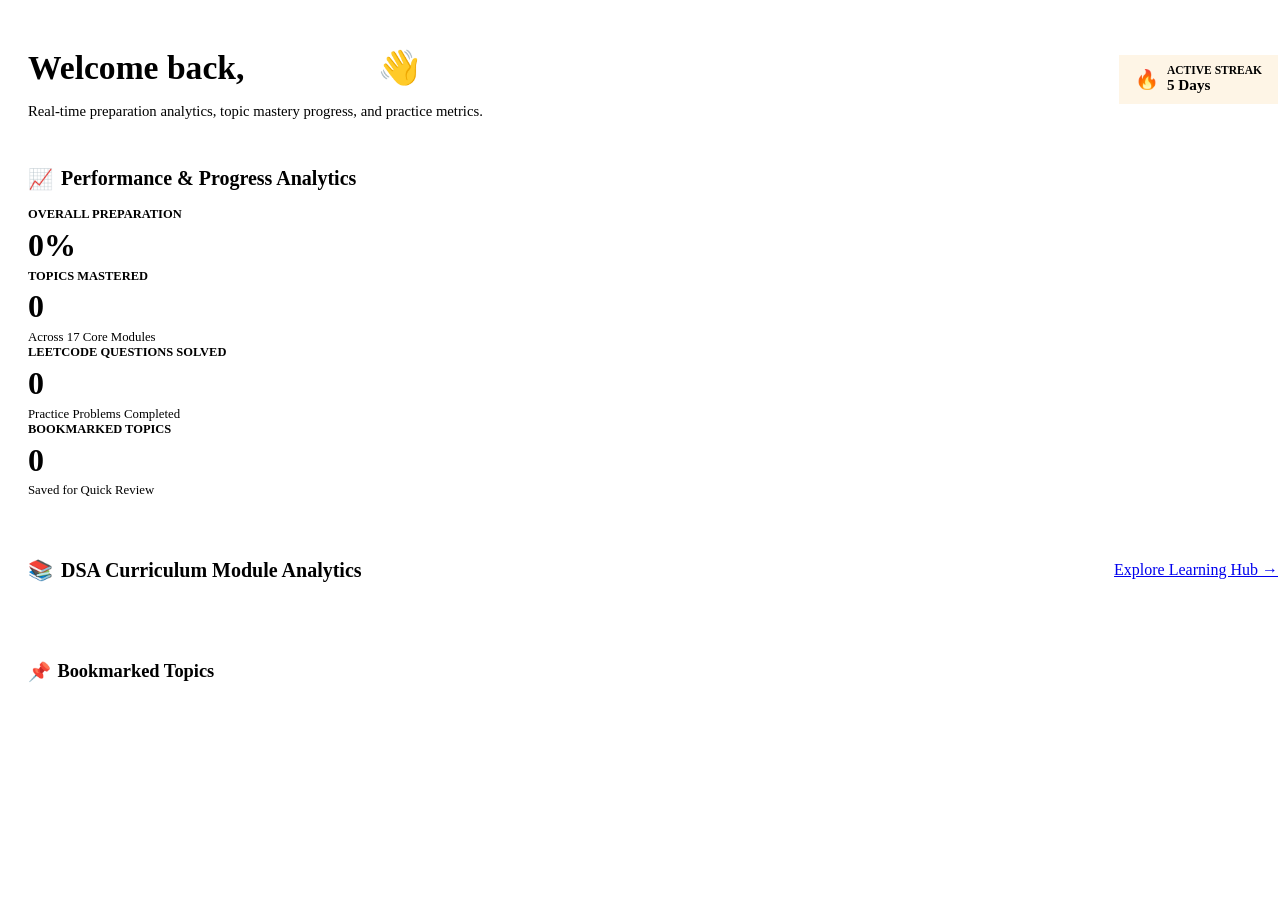
==== frontend/dashboard.html @ 7ca9ee47 "fix: fetch personal notes and solved questions directly from Supabase DB on load for online/offline " ====
<!DOCTYPE html>
<html lang="en">
<head>
    <meta charset="UTF-8">
    <meta name="viewport" content="width=device-width, initial-scale=1.0">
    <title>Dashboard - PrepFlow AI</title>
    <link rel="stylesheet" href="/static/css/main.css?v=2.1">
    <link href="https://fonts.googleapis.com/css2?family=Inter:wght@400;500;600;700;800&family=JetBrains+Mono:wght@400;600&display=swap" rel="stylesheet">
</head>
<body>
    <div id="header-container"></div>

    <main style="max-width:1250px; margin:1.5rem auto; padding:0 1.25rem; flex:1; width:100%;">
        <!-- Welcome Banner -->
        <div style="display:flex; justify-content:space-between; align-items:center; flex-wrap:wrap; margin-bottom:1.5rem; gap:1rem;">
            <div style="min-width:0; flex:1;">
                <h1 style="font-size:clamp(1.35rem, 4.5vw, 2.1rem); font-weight:800; line-height:1.25; margin-bottom:0.35rem; word-break:break-word;">
                    Welcome back, <span id="userNameWelcome" style="background:linear-gradient(135deg, var(--accent-blue), var(--accent-purple)); -webkit-background-clip:text; -webkit-text-fill-color:transparent;">Learner</span> 👋
                </h1>
                <p style="color:var(--text-secondary); font-size:0.92rem; word-break:break-word;">Real-time preparation analytics, topic mastery progress, and practice metrics.</p>
            </div>
            <div style="display:flex; gap:0.75rem; align-items:center;">
                <div class="card" style="padding:0.6rem 1rem; display:flex; align-items:center; gap:0.5rem; background:rgba(245,158,11,0.1); border-color:var(--accent-amber);">
                    <span style="font-size:1.2rem;">🔥</span>
                    <div>
                        <div style="font-size:0.72rem; color:var(--text-muted); font-weight:700;">ACTIVE STREAK</div>
                        <div style="font-size:0.95rem; font-weight:800; color:var(--accent-amber);" id="streakDaysText">5 Days</div>
                    </div>
                </div>
            </div>
        </div>

        <!-- Resume Learning Point -->
        <div id="resumeLearningContainer" style="margin-bottom:2rem;"></div>

        <!-- Preparation & Performance Analytics Overview -->
        <h3 style="font-size:1.25rem; font-weight:800; margin-bottom:1rem; display:flex; align-items:center; gap:0.5rem;">
            <span>📈</span>
            <span>Performance & Progress Analytics</span>
        </h3>
        <div class="grid-4" style="margin-bottom:2.5rem;">
            <div class="card">
                <div style="font-size:0.78rem; font-weight:700; color:var(--text-muted);">OVERALL PREPARATION</div>
                <div style="font-size:2rem; font-weight:800; color:var(--accent-blue); margin:0.3rem 0;" id="overallProgressText">0%</div>
                <div class="progress-bar-bg">
                    <div class="progress-bar-fill" id="overallProgressBar" style="width: 0%;"></div>
                </div>
            </div>
            <div class="card">
                <div style="font-size:0.78rem; font-weight:700; color:var(--text-muted);">TOPICS MASTERED</div>
                <div style="font-size:2rem; font-weight:800; color:var(--accent-emerald); margin:0.3rem 0;" id="completedTopicsCountText">0</div>
                <div style="font-size:0.8rem; color:var(--text-secondary);" id="totalTopicsMetaText">Across 17 Core Modules</div>
            </div>
            <div class="card">
                <div style="font-size:0.78rem; font-weight:700; color:var(--text-muted);">LEETCODE QUESTIONS SOLVED</div>
                <div style="font-size:2rem; font-weight:800; color:var(--accent-amber); margin:0.3rem 0;" id="solvedQuestionsCountText">0</div>
                <div style="font-size:0.8rem; color:var(--text-secondary);">Practice Problems Completed</div>
            </div>
            <div class="card">
                <div style="font-size:0.78rem; font-weight:700; color:var(--text-muted);">BOOKMARKED TOPICS</div>
                <div style="font-size:2rem; font-weight:800; color:var(--accent-rose); margin:0.3rem 0;" id="revisionCountText">0</div>
                <div style="font-size:0.8rem; color:var(--text-secondary);">Saved for Quick Review</div>
            </div>
        </div>

        <!-- Detailed Module & Category Progress Breakdown -->
        <div style="display:flex; justify-content:space-between; align-items:center; margin-bottom:1rem; flex-wrap:wrap; gap:0.5rem;">
            <h3 style="font-size:1.25rem; font-weight:800; display:flex; align-items:center; gap:0.5rem;">
                <span>📚</span>
                <span>DSA Curriculum Module Analytics</span>
            </h3>
            <a href="/learn.html" class="btn btn-sm btn-outline">Explore Learning Hub →</a>
        </div>
        <div class="grid-3" id="categoryProgressGrid" style="margin-bottom:2.5rem;"></div>

        <!-- Bookmarked Topics Section -->
        <div class="card" style="margin-bottom:2rem;">
            <div style="display:flex; justify-content:space-between; align-items:center; margin-bottom:1rem; flex-wrap:wrap; gap:0.5rem;">
                <h3 style="font-size:1.15rem; font-weight:700; color:var(--accent-rose); display:flex; align-items:center; gap:0.4rem;">
                    <span>📌</span>
                    <span>Bookmarked Topics</span>
                </h3>
            </div>
            <div id="weakTopicsList"></div>
        </div>
    </main>

    <script src="/static/js/api.js?v=2.6"></script>
    <script src="/static/js/auth.js?v=2.6"></script>
    <script src="/static/js/navbar.js?v=2.6"></script>
    <script src="/static/js/topics-data.js?v=2.6"></script>
    <script src="/static/js/dashboard.js?v=2.6"></script>
</body>
</html>
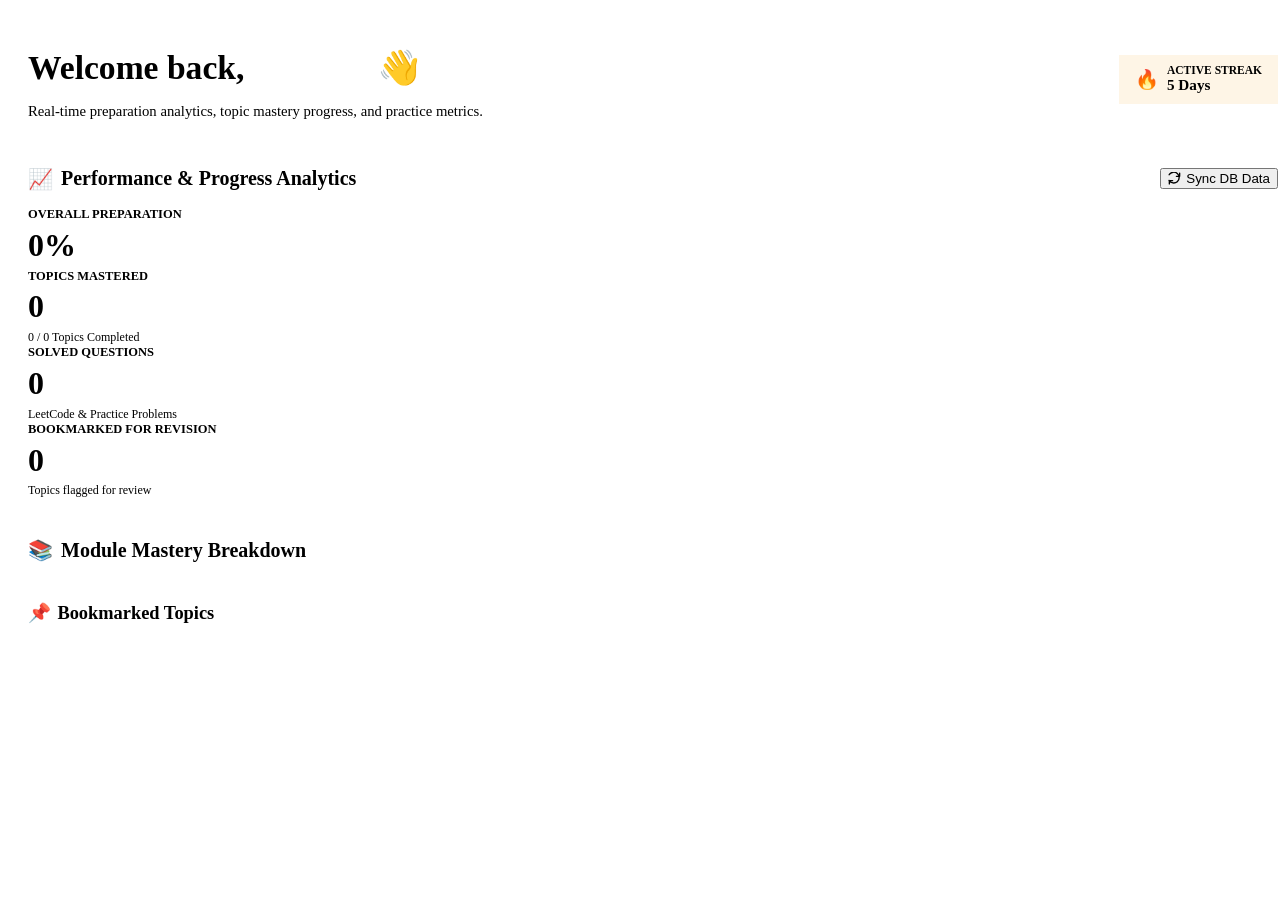
==== commit a0fb3061: "feat: add section-specific DB sync buttons with smooth spinner and toasts across Learning Hub and Da" ====
--- a/frontend/dashboard.html
+++ b/frontend/dashboard.html
@@ -34,10 +34,16 @@
         <div id="resumeLearningContainer" style="margin-bottom:2rem;"></div>
 
         <!-- Preparation & Performance Analytics Overview -->
-        <h3 style="font-size:1.25rem; font-weight:800; margin-bottom:1rem; display:flex; align-items:center; gap:0.5rem;">
-            <span>📈</span>
-            <span>Performance & Progress Analytics</span>
-        </h3>
+        <div style="display:flex; justify-content:space-between; align-items:center; margin-bottom:1rem; flex-wrap:wrap; gap:0.5rem;">
+            <h3 style="font-size:1.25rem; font-weight:800; display:flex; align-items:center; gap:0.5rem; margin:0;">
+                <span>📈</span>
+                <span>Performance & Progress Analytics</span>
+            </h3>
+            <button onclick="refreshDashboardDataSync()" class="btn btn-sm btn-outline" id="refreshDashboardBtn" title="Sync dashboard metrics with DB" style="display:flex; align-items:center; gap:0.35rem;">
+                <svg id="refreshDashboardSpinner" width="13" height="13" viewBox="0 0 24 24" fill="none" stroke="currentColor" stroke-width="2.5" stroke-linecap="round" stroke-linejoin="round"><path d="M21.5 2v6h-6M2.13 15.57a10 10 0 1 0 0-10.57L2.1 5"/><path d="M2.5 22v-6h6"/></svg>
+                <span>Sync DB Data</span>
+            </button>
+        </div>
         <div class="grid-4" style="margin-bottom:2.5rem;">
             <div class="card">
                 <div style="font-size:0.78rem; font-weight:700; color:var(--text-muted);">OVERALL PREPARATION</div>
@@ -48,35 +54,32 @@
             </div>
             <div class="card">
                 <div style="font-size:0.78rem; font-weight:700; color:var(--text-muted);">TOPICS MASTERED</div>
-                <div style="font-size:2rem; font-weight:800; color:var(--accent-emerald); margin:0.3rem 0;" id="completedTopicsCountText">0</div>
-                <div style="font-size:0.8rem; color:var(--text-secondary);" id="totalTopicsMetaText">Across 17 Core Modules</div>
+                <div style="font-size:2rem; font-weight:800; color:var(--accent-green); margin:0.3rem 0;" id="completedTopicsCountText">0</div>
+                <div style="font-size:0.75rem; color:var(--text-muted);" id="totalTopicsMetaText">0 / 0 Topics Completed</div>
             </div>
             <div class="card">
-                <div style="font-size:0.78rem; font-weight:700; color:var(--text-muted);">LEETCODE QUESTIONS SOLVED</div>
-                <div style="font-size:2rem; font-weight:800; color:var(--accent-amber); margin:0.3rem 0;" id="solvedQuestionsCountText">0</div>
-                <div style="font-size:0.8rem; color:var(--text-secondary);">Practice Problems Completed</div>
+                <div style="font-size:0.78rem; font-weight:700; color:var(--text-muted);">SOLVED QUESTIONS</div>
+                <div style="font-size:2rem; font-weight:800; color:var(--accent-purple); margin:0.3rem 0;" id="solvedQuestionsCountText">0</div>
+                <div style="font-size:0.75rem; color:var(--text-muted);">LeetCode & Practice Problems</div>
             </div>
             <div class="card">
-                <div style="font-size:0.78rem; font-weight:700; color:var(--text-muted);">BOOKMARKED TOPICS</div>
+                <div style="font-size:0.78rem; font-weight:700; color:var(--text-muted);">BOOKMARKED FOR REVISION</div>
                 <div style="font-size:2rem; font-weight:800; color:var(--accent-rose); margin:0.3rem 0;" id="revisionCountText">0</div>
-                <div style="font-size:0.8rem; color:var(--text-secondary);">Saved for Quick Review</div>
+                <div style="font-size:0.75rem; color:var(--text-muted);">Topics flagged for review</div>
             </div>
         </div>
 
-        <!-- Detailed Module & Category Progress Breakdown -->
-        <div style="display:flex; justify-content:space-between; align-items:center; margin-bottom:1rem; flex-wrap:wrap; gap:0.5rem;">
-            <h3 style="font-size:1.25rem; font-weight:800; display:flex; align-items:center; gap:0.5rem;">
-                <span>📚</span>
-                <span>DSA Curriculum Module Analytics</span>
-            </h3>
-            <a href="/learn.html" class="btn btn-sm btn-outline">Explore Learning Hub →</a>
-        </div>
-        <div class="grid-3" id="categoryProgressGrid" style="margin-bottom:2.5rem;"></div>
+        <!-- Module Progress Breakdown -->
+        <h3 style="font-size:1.25rem; font-weight:800; margin-bottom:1rem; display:flex; align-items:center; gap:0.5rem;">
+            <span>📚</span>
+            <span>Module Mastery Breakdown</span>
+        </h3>
+        <div class="grid-2" style="margin-bottom:2.5rem;" id="moduleAnalyticsList"></div>
 
         <!-- Bookmarked Topics Section -->
         <div class="card" style="margin-bottom:2rem;">
             <div style="display:flex; justify-content:space-between; align-items:center; margin-bottom:1rem; flex-wrap:wrap; gap:0.5rem;">
-                <h3 style="font-size:1.15rem; font-weight:700; color:var(--accent-rose); display:flex; align-items:center; gap:0.4rem;">
+                <h3 style="font-size:1.15rem; font-weight:700; color:var(--accent-rose); display:flex; align-items:center; gap:0.4rem; margin:0;">
                     <span>📌</span>
                     <span>Bookmarked Topics</span>
                 </h3>
@@ -85,10 +88,10 @@
         </div>
     </main>
 
-    <script src="/static/js/api.js?v=2.6"></script>
-    <script src="/static/js/auth.js?v=2.6"></script>
-    <script src="/static/js/navbar.js?v=2.6"></script>
-    <script src="/static/js/topics-data.js?v=2.6"></script>
-    <script src="/static/js/dashboard.js?v=2.6"></script>
+    <script src="/static/js/api.js?v=2.7"></script>
+    <script src="/static/js/auth.js?v=2.7"></script>
+    <script src="/static/js/navbar.js?v=2.7"></script>
+    <script src="/static/js/topics-data.js?v=2.7"></script>
+    <script src="/static/js/dashboard.js?v=2.7"></script>
 </body>
 </html>
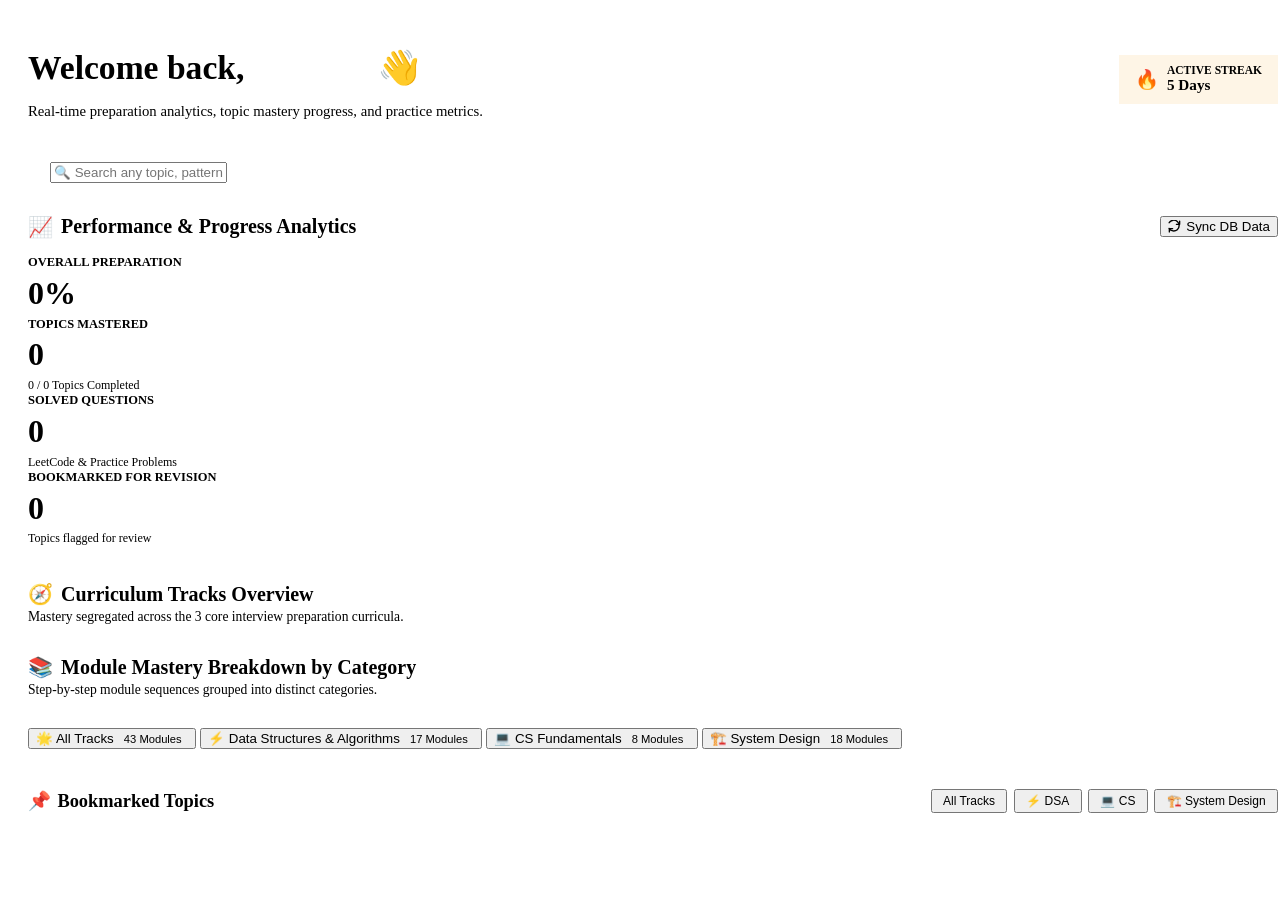
==== commit c10860c3: "feat: add universal responsive search, curriculum tracks categorization, and sidebar active hierarch" ====
--- a/frontend/dashboard.html
+++ b/frontend/dashboard.html
@@ -4,7 +4,7 @@
     <meta charset="UTF-8">
     <meta name="viewport" content="width=device-width, initial-scale=1.0">
     <title>Dashboard - PrepFlow AI</title>
-    <link rel="stylesheet" href="/static/css/main.css?v=2.1">
+    <link rel="stylesheet" href="/static/css/main.css?v=2.4">
     <link href="https://fonts.googleapis.com/css2?family=Inter:wght@400;500;600;700;800&family=JetBrains+Mono:wght@400;600&display=swap" rel="stylesheet">
 </head>
 <body>
@@ -30,6 +30,27 @@
             </div>
         </div>
 
+        <!-- Interactive Quick Topic Search Bar -->
+        <div id="dashboardSearchContainer" style="margin-bottom:2rem; position:relative;">
+            <div class="dashboard-search-wrapper">
+                <svg width="18" height="18" viewBox="0 0 24 24" fill="none" stroke="var(--accent-blue)" stroke-width="2.5" stroke-linecap="round" stroke-linejoin="round" style="flex-shrink:0;">
+                    <circle cx="11" cy="11" r="8"></circle>
+                    <line x1="21" y1="21" x2="16.65" y2="16.65"></line>
+                </svg>
+                <input type="text" 
+                       id="dashboardSearchInput" 
+                       class="dashboard-search-input" 
+                       placeholder="🔍 Search any topic, pattern, or algorithm (e.g. Binary Search, OOP, Cache, Sharding)..." 
+                       autocomplete="off"
+                       spellcheck="false">
+                <button id="clearDashboardSearchBtn" class="search-modal-close-btn" style="display:none; width:24px; height:24px; font-size:0.75rem;" title="Clear Search">
+                    ✕
+                </button>
+            </div>
+            <!-- Live Results Dropdown -->
+            <div class="dashboard-search-dropdown" id="dashboardSearchDropdown"></div>
+        </div>
+
         <!-- Resume Learning Point -->
         <div id="resumeLearningContainer" style="margin-bottom:2rem;"></div>
 
@@ -44,7 +65,7 @@
                 <span>Sync DB Data</span>
             </button>
         </div>
-        <div class="grid-4" style="margin-bottom:2.5rem;">
+        <div class="grid-4" style="margin-bottom:2.25rem;">
             <div class="card">
                 <div style="font-size:0.78rem; font-weight:700; color:var(--text-muted);">OVERALL PREPARATION</div>
                 <div style="font-size:2rem; font-weight:800; color:var(--accent-blue); margin:0.3rem 0;" id="overallProgressText">0%</div>
@@ -69,12 +90,51 @@
             </div>
         </div>
 
-        <!-- Module Progress Breakdown -->
-        <h3 style="font-size:1.25rem; font-weight:800; margin-bottom:1rem; display:flex; align-items:center; gap:0.5rem;">
-            <span>📚</span>
-            <span>Module Mastery Breakdown</span>
-        </h3>
-        <div class="grid-2" style="margin-bottom:2.5rem;" id="moduleAnalyticsList"></div>
+        <!-- Curriculum Tracks (The 3 Core Categories) -->
+        <div style="display:flex; justify-content:space-between; align-items:center; margin-bottom:1rem; flex-wrap:wrap; gap:0.5rem;">
+            <div>
+                <h3 style="font-size:1.25rem; font-weight:800; display:flex; align-items:center; gap:0.5rem; margin:0;">
+                    <span>🧭</span>
+                    <span>Curriculum Tracks Overview</span>
+                </h3>
+                <p style="font-size:0.85rem; color:var(--text-secondary); margin-top:0.2rem;">Mastery segregated across the 3 core interview preparation curricula.</p>
+            </div>
+        </div>
+        <div class="category-tracks-grid" id="categoryTracksContainer"></div>
+
+        <!-- Module Mastery Breakdown (Categorized by Track) -->
+        <div style="display:flex; justify-content:space-between; align-items:center; margin-bottom:1rem; flex-wrap:wrap; gap:0.75rem;">
+            <div>
+                <h3 style="font-size:1.25rem; font-weight:800; display:flex; align-items:center; gap:0.5rem; margin:0;">
+                    <span>📚</span>
+                    <span>Module Mastery Breakdown by Category</span>
+                </h3>
+                <p style="font-size:0.85rem; color:var(--text-secondary); margin-top:0.2rem;">Step-by-step module sequences grouped into distinct categories.</p>
+            </div>
+        </div>
+
+        <!-- Category Filter Tabs -->
+        <div class="category-filter-tabs" id="categoryFilterTabs">
+            <button class="category-filter-tab active" onclick="switchCategoryFilter('all')" id="tab-all">
+                <span>🌟 All Tracks</span>
+                <span class="badge badge-secondary" id="count-badge-all" style="font-size:0.7rem; padding:0.1rem 0.4rem;">43 Modules</span>
+            </button>
+            <button class="category-filter-tab" onclick="switchCategoryFilter('cat-dsa')" id="tab-cat-dsa">
+                <span>⚡ Data Structures & Algorithms</span>
+                <span class="badge badge-easy" id="count-badge-dsa" style="font-size:0.7rem; padding:0.1rem 0.4rem;">17 Modules</span>
+            </button>
+            <button class="category-filter-tab" onclick="switchCategoryFilter('cat-cs-fundamentals')" id="tab-cat-cs-fundamentals">
+                <span>💻 CS Fundamentals</span>
+                <span class="badge badge-medium" id="count-badge-cs" style="font-size:0.7rem; padding:0.1rem 0.4rem;">8 Modules</span>
+            </button>
+            <button class="category-filter-tab" onclick="switchCategoryFilter('cat-system-design')" id="tab-cat-system-design">
+                <span>🏗️ System Design</span>
+                <span class="badge badge-hard" id="count-badge-sd" style="font-size:0.7rem; padding:0.1rem 0.4rem;">18 Modules</span>
+            </button>
+        </div>
+
+        <!-- Categorized Module Sections Container -->
+        <div id="moduleAnalyticsContainer" style="margin-bottom:2.5rem;"></div>
 
         <!-- Bookmarked Topics Section -->
         <div class="card" style="margin-bottom:2rem;">
@@ -83,15 +143,22 @@
                     <span>📌</span>
                     <span>Bookmarked Topics</span>
                 </h3>
+                <div style="display:flex; gap:0.4rem; flex-wrap:wrap;" id="bookmarkFilterTabs">
+                    <button class="btn btn-sm btn-outline active-filter-bm" style="font-size:0.75rem; padding:0.2rem 0.65rem;" onclick="filterBookmarks('all')" id="bm-tab-all">All Tracks</button>
+                    <button class="btn btn-sm btn-outline" style="font-size:0.75rem; padding:0.2rem 0.65rem;" onclick="filterBookmarks('cat-dsa')" id="bm-tab-dsa">⚡ DSA</button>
+                    <button class="btn btn-sm btn-outline" style="font-size:0.75rem; padding:0.2rem 0.65rem;" onclick="filterBookmarks('cat-cs-fundamentals')" id="bm-tab-cs">💻 CS</button>
+                    <button class="btn btn-sm btn-outline" style="font-size:0.75rem; padding:0.2rem 0.65rem;" onclick="filterBookmarks('cat-system-design')" id="bm-tab-sd">🏗️ System Design</button>
+                </div>
             </div>
             <div id="weakTopicsList"></div>
         </div>
     </main>
 
-    <script src="/static/js/api.js?v=2.7"></script>
-    <script src="/static/js/auth.js?v=2.7"></script>
-    <script src="/static/js/navbar.js?v=2.7"></script>
-    <script src="/static/js/topics-data.js?v=2.7"></script>
-    <script src="/static/js/dashboard.js?v=2.7"></script>
+    <script src="/static/js/api.js?v=3.0"></script>
+    <script src="/static/js/auth.js?v=3.0"></script>
+    <script src="/static/js/navbar.js?v=3.1"></script>
+    <script src="/static/js/topics-data.js?v=11.0"></script>
+    <script src="/static/js/search.js?v=1.1"></script>
+    <script src="/static/js/dashboard.js?v=3.4"></script>
 </body>
 </html>
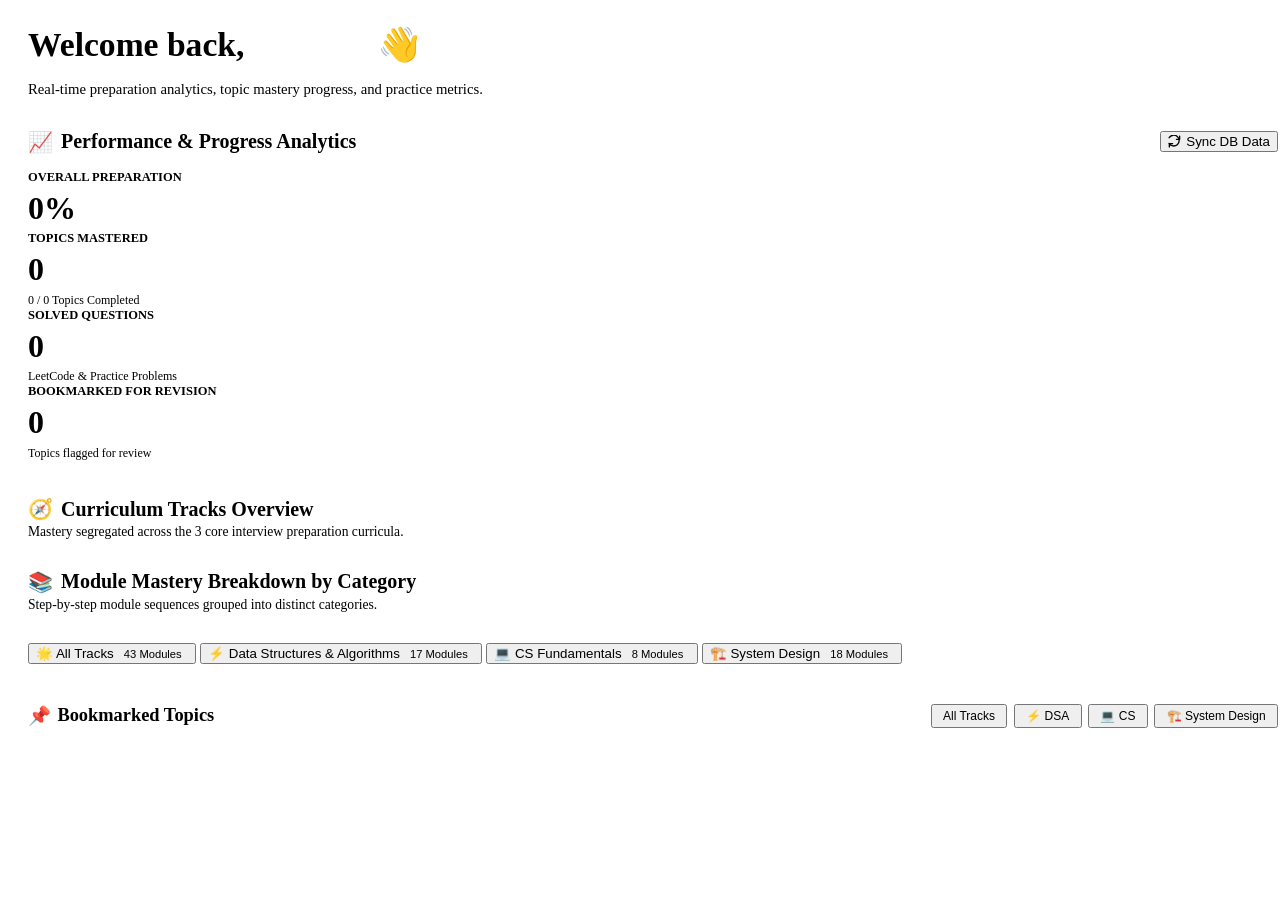
==== commit 0ebf6a2b: "feat(search): make topic search count dynamic and clean up dashboard header" ====
--- a/frontend/dashboard.html
+++ b/frontend/dashboard.html
@@ -1,115 +1,102 @@
 <!DOCTYPE html>
 <html lang="en">
+
 <head>
     <meta charset="UTF-8">
     <meta name="viewport" content="width=device-width, initial-scale=1.0">
     <title>Dashboard - PrepFlow AI</title>
     <link rel="stylesheet" href="/static/css/main.css?v=2.4">
-    <link href="https://fonts.googleapis.com/css2?family=Inter:wght@400;500;600;700;800&family=JetBrains+Mono:wght@400;600&display=swap" rel="stylesheet">
+    <link
+        href="https://fonts.googleapis.com/css2?family=Inter:wght@400;500;600;700;800&family=JetBrains+Mono:wght@400;600&display=swap"
+        rel="stylesheet">
 </head>
+
 <body>
     <div id="header-container"></div>
 
     <main style="max-width:1250px; margin:1.5rem auto; padding:0 1.25rem; flex:1; width:100%;">
         <!-- Welcome Banner -->
-        <div style="display:flex; justify-content:space-between; align-items:center; flex-wrap:wrap; margin-bottom:1.5rem; gap:1rem;">
-            <div style="min-width:0; flex:1;">
-                <h1 style="font-size:clamp(1.35rem, 4.5vw, 2.1rem); font-weight:800; line-height:1.25; margin-bottom:0.35rem; word-break:break-word;">
-                    Welcome back, <span id="userNameWelcome" style="background:linear-gradient(135deg, var(--accent-blue), var(--accent-purple)); -webkit-background-clip:text; -webkit-text-fill-color:transparent;">Learner</span> 👋
-                </h1>
-                <p style="color:var(--text-secondary); font-size:0.92rem; word-break:break-word;">Real-time preparation analytics, topic mastery progress, and practice metrics.</p>
-            </div>
-            <div style="display:flex; gap:0.75rem; align-items:center;">
-                <div class="card" style="padding:0.6rem 1rem; display:flex; align-items:center; gap:0.5rem; background:rgba(245,158,11,0.1); border-color:var(--accent-amber);">
-                    <span style="font-size:1.2rem;">🔥</span>
-                    <div>
-                        <div style="font-size:0.72rem; color:var(--text-muted); font-weight:700;">ACTIVE STREAK</div>
-                        <div style="font-size:0.95rem; font-weight:800; color:var(--accent-amber);" id="streakDaysText">5 Days</div>
-                    </div>
-                </div>
-            </div>
-        </div>
-
-        <!-- Interactive Quick Topic Search Bar -->
-        <div id="dashboardSearchContainer" style="margin-bottom:2rem; position:relative;">
-            <div class="dashboard-search-wrapper">
-                <svg width="18" height="18" viewBox="0 0 24 24" fill="none" stroke="var(--accent-blue)" stroke-width="2.5" stroke-linecap="round" stroke-linejoin="round" style="flex-shrink:0;">
-                    <circle cx="11" cy="11" r="8"></circle>
-                    <line x1="21" y1="21" x2="16.65" y2="16.65"></line>
-                </svg>
-                <input type="text" 
-                       id="dashboardSearchInput" 
-                       class="dashboard-search-input" 
-                       placeholder="🔍 Search any topic, pattern, or algorithm (e.g. Binary Search, OOP, Cache, Sharding)..." 
-                       autocomplete="off"
-                       spellcheck="false">
-                <button id="clearDashboardSearchBtn" class="search-modal-close-btn" style="display:none; width:24px; height:24px; font-size:0.75rem;" title="Clear Search">
-                    ✕
-                </button>
-            </div>
-            <!-- Live Results Dropdown -->
-            <div class="dashboard-search-dropdown" id="dashboardSearchDropdown"></div>
+        <div style="margin-bottom:1.75rem;">
+            <h1 style="font-size:clamp(1.35rem, 4.5vw, 2.1rem); font-weight:800; line-height:1.25; margin-bottom:0.35rem; word-break:break-word;">
+                Welcome back, <span id="userNameWelcome" style="background:linear-gradient(135deg, var(--accent-blue), var(--accent-purple)); -webkit-background-clip:text; -webkit-text-fill-color:transparent;">Learner</span> 👋
+            </h1>
+            <p style="color:var(--text-secondary); font-size:0.92rem; word-break:break-word;">Real-time preparation analytics, topic mastery progress, and practice metrics.</p>
         </div>
 
         <!-- Resume Learning Point -->
         <div id="resumeLearningContainer" style="margin-bottom:2rem;"></div>
 
         <!-- Preparation & Performance Analytics Overview -->
-        <div style="display:flex; justify-content:space-between; align-items:center; margin-bottom:1rem; flex-wrap:wrap; gap:0.5rem;">
+        <div
+            style="display:flex; justify-content:space-between; align-items:center; margin-bottom:1rem; flex-wrap:wrap; gap:0.5rem;">
             <h3 style="font-size:1.25rem; font-weight:800; display:flex; align-items:center; gap:0.5rem; margin:0;">
                 <span>📈</span>
                 <span>Performance & Progress Analytics</span>
             </h3>
-            <button onclick="refreshDashboardDataSync()" class="btn btn-sm btn-outline" id="refreshDashboardBtn" title="Sync dashboard metrics with DB" style="display:flex; align-items:center; gap:0.35rem;">
-                <svg id="refreshDashboardSpinner" width="13" height="13" viewBox="0 0 24 24" fill="none" stroke="currentColor" stroke-width="2.5" stroke-linecap="round" stroke-linejoin="round"><path d="M21.5 2v6h-6M2.13 15.57a10 10 0 1 0 0-10.57L2.1 5"/><path d="M2.5 22v-6h6"/></svg>
+            <button onclick="refreshDashboardDataSync()" class="btn btn-sm btn-outline" id="refreshDashboardBtn"
+                title="Sync dashboard metrics with DB" style="display:flex; align-items:center; gap:0.35rem;">
+                <svg id="refreshDashboardSpinner" width="13" height="13" viewBox="0 0 24 24" fill="none"
+                    stroke="currentColor" stroke-width="2.5" stroke-linecap="round" stroke-linejoin="round">
+                    <path d="M21.5 2v6h-6M2.13 15.57a10 10 0 1 0 0-10.57L2.1 5" />
+                    <path d="M2.5 22v-6h6" />
+                </svg>
                 <span>Sync DB Data</span>
             </button>
         </div>
         <div class="grid-4" style="margin-bottom:2.25rem;">
             <div class="card">
                 <div style="font-size:0.78rem; font-weight:700; color:var(--text-muted);">OVERALL PREPARATION</div>
-                <div style="font-size:2rem; font-weight:800; color:var(--accent-blue); margin:0.3rem 0;" id="overallProgressText">0%</div>
+                <div style="font-size:2rem; font-weight:800; color:var(--accent-blue); margin:0.3rem 0;"
+                    id="overallProgressText">0%</div>
                 <div class="progress-bar-bg">
                     <div class="progress-bar-fill" id="overallProgressBar" style="width: 0%;"></div>
                 </div>
             </div>
             <div class="card">
                 <div style="font-size:0.78rem; font-weight:700; color:var(--text-muted);">TOPICS MASTERED</div>
-                <div style="font-size:2rem; font-weight:800; color:var(--accent-green); margin:0.3rem 0;" id="completedTopicsCountText">0</div>
-                <div style="font-size:0.75rem; color:var(--text-muted);" id="totalTopicsMetaText">0 / 0 Topics Completed</div>
+                <div style="font-size:2rem; font-weight:800; color:var(--accent-green); margin:0.3rem 0;"
+                    id="completedTopicsCountText">0</div>
+                <div style="font-size:0.75rem; color:var(--text-muted);" id="totalTopicsMetaText">0 / 0 Topics Completed
+                </div>
             </div>
             <div class="card">
                 <div style="font-size:0.78rem; font-weight:700; color:var(--text-muted);">SOLVED QUESTIONS</div>
-                <div style="font-size:2rem; font-weight:800; color:var(--accent-purple); margin:0.3rem 0;" id="solvedQuestionsCountText">0</div>
+                <div style="font-size:2rem; font-weight:800; color:var(--accent-purple); margin:0.3rem 0;"
+                    id="solvedQuestionsCountText">0</div>
                 <div style="font-size:0.75rem; color:var(--text-muted);">LeetCode & Practice Problems</div>
             </div>
             <div class="card">
                 <div style="font-size:0.78rem; font-weight:700; color:var(--text-muted);">BOOKMARKED FOR REVISION</div>
-                <div style="font-size:2rem; font-weight:800; color:var(--accent-rose); margin:0.3rem 0;" id="revisionCountText">0</div>
+                <div style="font-size:2rem; font-weight:800; color:var(--accent-rose); margin:0.3rem 0;"
+                    id="revisionCountText">0</div>
                 <div style="font-size:0.75rem; color:var(--text-muted);">Topics flagged for review</div>
             </div>
         </div>
 
         <!-- Curriculum Tracks (The 3 Core Categories) -->
-        <div style="display:flex; justify-content:space-between; align-items:center; margin-bottom:1rem; flex-wrap:wrap; gap:0.5rem;">
+        <div
+            style="display:flex; justify-content:space-between; align-items:center; margin-bottom:1rem; flex-wrap:wrap; gap:0.5rem;">
             <div>
                 <h3 style="font-size:1.25rem; font-weight:800; display:flex; align-items:center; gap:0.5rem; margin:0;">
                     <span>🧭</span>
                     <span>Curriculum Tracks Overview</span>
                 </h3>
-                <p style="font-size:0.85rem; color:var(--text-secondary); margin-top:0.2rem;">Mastery segregated across the 3 core interview preparation curricula.</p>
+                <p style="font-size:0.85rem; color:var(--text-secondary); margin-top:0.2rem;">Mastery segregated across
+                    the 3 core interview preparation curricula.</p>
             </div>
         </div>
         <div class="category-tracks-grid" id="categoryTracksContainer"></div>
 
         <!-- Module Mastery Breakdown (Categorized by Track) -->
-        <div style="display:flex; justify-content:space-between; align-items:center; margin-bottom:1rem; flex-wrap:wrap; gap:0.75rem;">
+        <div
+            style="display:flex; justify-content:space-between; align-items:center; margin-bottom:1rem; flex-wrap:wrap; gap:0.75rem;">
             <div>
                 <h3 style="font-size:1.25rem; font-weight:800; display:flex; align-items:center; gap:0.5rem; margin:0;">
                     <span>📚</span>
                     <span>Module Mastery Breakdown by Category</span>
                 </h3>
-                <p style="font-size:0.85rem; color:var(--text-secondary); margin-top:0.2rem;">Step-by-step module sequences grouped into distinct categories.</p>
+                <p style="font-size:0.85rem; color:var(--text-secondary); margin-top:0.2rem;">Step-by-step module
+                    sequences grouped into distinct categories.</p>
             </div>
         </div>
 
@@ -117,19 +104,25 @@
         <div class="category-filter-tabs" id="categoryFilterTabs">
             <button class="category-filter-tab active" onclick="switchCategoryFilter('all')" id="tab-all">
                 <span>🌟 All Tracks</span>
-                <span class="badge badge-secondary" id="count-badge-all" style="font-size:0.7rem; padding:0.1rem 0.4rem;">43 Modules</span>
+                <span class="badge badge-secondary" id="count-badge-all"
+                    style="font-size:0.7rem; padding:0.1rem 0.4rem;">43 Modules</span>
             </button>
             <button class="category-filter-tab" onclick="switchCategoryFilter('cat-dsa')" id="tab-cat-dsa">
                 <span>⚡ Data Structures & Algorithms</span>
-                <span class="badge badge-easy" id="count-badge-dsa" style="font-size:0.7rem; padding:0.1rem 0.4rem;">17 Modules</span>
+                <span class="badge badge-easy" id="count-badge-dsa" style="font-size:0.7rem; padding:0.1rem 0.4rem;">17
+                    Modules</span>
             </button>
-            <button class="category-filter-tab" onclick="switchCategoryFilter('cat-cs-fundamentals')" id="tab-cat-cs-fundamentals">
+            <button class="category-filter-tab" onclick="switchCategoryFilter('cat-cs-fundamentals')"
+                id="tab-cat-cs-fundamentals">
                 <span>💻 CS Fundamentals</span>
-                <span class="badge badge-medium" id="count-badge-cs" style="font-size:0.7rem; padding:0.1rem 0.4rem;">8 Modules</span>
+                <span class="badge badge-medium" id="count-badge-cs" style="font-size:0.7rem; padding:0.1rem 0.4rem;">8
+                    Modules</span>
             </button>
-            <button class="category-filter-tab" onclick="switchCategoryFilter('cat-system-design')" id="tab-cat-system-design">
+            <button class="category-filter-tab" onclick="switchCategoryFilter('cat-system-design')"
+                id="tab-cat-system-design">
                 <span>🏗️ System Design</span>
-                <span class="badge badge-hard" id="count-badge-sd" style="font-size:0.7rem; padding:0.1rem 0.4rem;">18 Modules</span>
+                <span class="badge badge-hard" id="count-badge-sd" style="font-size:0.7rem; padding:0.1rem 0.4rem;">18
+                    Modules</span>
             </button>
         </div>
 
@@ -138,16 +131,23 @@
 
         <!-- Bookmarked Topics Section -->
         <div class="card" style="margin-bottom:2rem;">
-            <div style="display:flex; justify-content:space-between; align-items:center; margin-bottom:1rem; flex-wrap:wrap; gap:0.5rem;">
-                <h3 style="font-size:1.15rem; font-weight:700; color:var(--accent-rose); display:flex; align-items:center; gap:0.4rem; margin:0;">
+            <div
+                style="display:flex; justify-content:space-between; align-items:center; margin-bottom:1rem; flex-wrap:wrap; gap:0.5rem;">
+                <h3
+                    style="font-size:1.15rem; font-weight:700; color:var(--accent-rose); display:flex; align-items:center; gap:0.4rem; margin:0;">
                     <span>📌</span>
                     <span>Bookmarked Topics</span>
                 </h3>
                 <div style="display:flex; gap:0.4rem; flex-wrap:wrap;" id="bookmarkFilterTabs">
-                    <button class="btn btn-sm btn-outline active-filter-bm" style="font-size:0.75rem; padding:0.2rem 0.65rem;" onclick="filterBookmarks('all')" id="bm-tab-all">All Tracks</button>
-                    <button class="btn btn-sm btn-outline" style="font-size:0.75rem; padding:0.2rem 0.65rem;" onclick="filterBookmarks('cat-dsa')" id="bm-tab-dsa">⚡ DSA</button>
-                    <button class="btn btn-sm btn-outline" style="font-size:0.75rem; padding:0.2rem 0.65rem;" onclick="filterBookmarks('cat-cs-fundamentals')" id="bm-tab-cs">💻 CS</button>
-                    <button class="btn btn-sm btn-outline" style="font-size:0.75rem; padding:0.2rem 0.65rem;" onclick="filterBookmarks('cat-system-design')" id="bm-tab-sd">🏗️ System Design</button>
+                    <button class="btn btn-sm btn-outline active-filter-bm"
+                        style="font-size:0.75rem; padding:0.2rem 0.65rem;" onclick="filterBookmarks('all')"
+                        id="bm-tab-all">All Tracks</button>
+                    <button class="btn btn-sm btn-outline" style="font-size:0.75rem; padding:0.2rem 0.65rem;"
+                        onclick="filterBookmarks('cat-dsa')" id="bm-tab-dsa">⚡ DSA</button>
+                    <button class="btn btn-sm btn-outline" style="font-size:0.75rem; padding:0.2rem 0.65rem;"
+                        onclick="filterBookmarks('cat-cs-fundamentals')" id="bm-tab-cs">💻 CS</button>
+                    <button class="btn btn-sm btn-outline" style="font-size:0.75rem; padding:0.2rem 0.65rem;"
+                        onclick="filterBookmarks('cat-system-design')" id="bm-tab-sd">🏗️ System Design</button>
                 </div>
             </div>
             <div id="weakTopicsList"></div>
@@ -158,7 +158,8 @@
     <script src="/static/js/auth.js?v=3.0"></script>
     <script src="/static/js/navbar.js?v=3.1"></script>
     <script src="/static/js/topics-data.js?v=11.0"></script>
-    <script src="/static/js/search.js?v=1.1"></script>
+    <script src="/static/js/search.js?v=1.2"></script>
     <script src="/static/js/dashboard.js?v=3.4"></script>
 </body>
-</html>
+
+</html>
